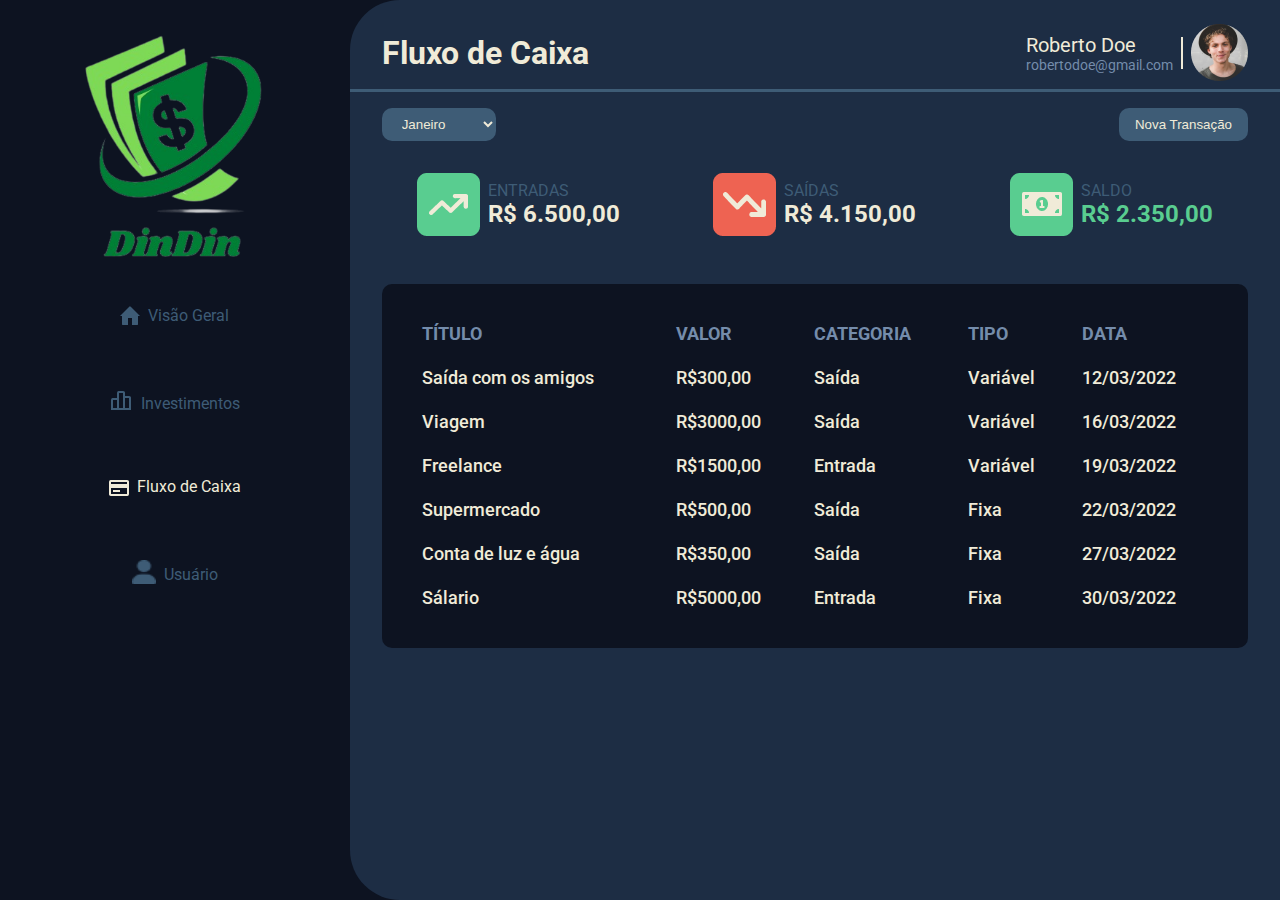
==== src/pages/balance/index.html @ 394f5263 "Add: balance page mobile and desktop completed" ====
<!DOCTYPE html>
<html lang="pt-br">
<head>
    <link rel="preconnect" href="https://fonts.googleapis.com">
    <link rel="preconnect" href="https://fonts.gstatic.com" crossorigin>

    <meta charset="UTF-8">
    <meta http-equiv="X-UA-Compatible" content="IE=edge">
    <meta name="viewport" content="width=device-width, initial-scale=1.0">

    <link rel="stylesheet" href="style.css">
    <link rel="stylesheet" href="desktop.css">
    <link rel="stylesheet" href="mobile.css">

    <link href="https://fonts.googleapis.com/css2?family=Roboto:wght@400;500;700&display=swap" rel="stylesheet"> 
    <title>Fluxo de caixa | Dindin</title>
</head>
<body>
    <aside id="aside" class="close-menu">
        <div>
            <img id="logo" src="../../assets/img/logo-nome.png" alt="logo" /> 
            <button id="closeMenu" onclick="closeMenu()">
                <img class="menu-icon" src="../../assets/close.svg" alt="fechar menu" />
            </button>
        </div>
        <nav>
            <a class="aling-end gap-2" href="../overview/index.html">
                <img src="../../assets/img/homeIcon.png" alt="Visão Geral" />
                <p>Visão Geral</p>
            </a>
            <a class="aling-end gap-2" href="../investiments/index.html">
                <img src="../../assets/img/chartIcon.png" alt="Investimentos" />
                <p>Investimentos</p>
            </a>
            <a id="active-menu" class="aling-end gap-2" href="#">
                <img src="../../assets/img/active/cardIcon.png" alt="Fluxo de Caixa" />
                <p>Fluxo de Caixa</p>
            </a>
            <a class="aling-end gap-2" href="../user/index.html">
                <img src="../../assets/img/user.png" alt="Usuário" width="24" height="24"/>
                <p>Usuário</p>
            </a>
        </nav>
    </aside>
    <main id="main">
        <header>
            <button id="openMenu" onclick="openMenu()">
                <img class="menu-icon" src="../../assets/bars.svg" alt="abrir Menu" /> 
            </button>

            <h1>
                Fluxo de Caixa
            </h1>

            <a href="../user/index.html" id="user-avatar">
                <div>
                    <p>Roberto Doe</p>
                    <span>robertodoe@gmail.com</sp>
                </div>
                <div id="separator"></div>
                <img src="../../assets/img/user-image.png" alt="Imagem do Usuário">
            </a>
        </header>
        <section >
            <div id="button-container">
                <select class="balance-buttons" name="month" id="month">
                    <option value="January">Janeiro</option>
                    <option value="February">Fevereiro</option>
                    <option value="March">Março</option>
                    <option value="April">Abril</option>
                    <option value="May">Maio</option>
                    <option value="June">Junho</option>
                    <option value="July">Julho</option>
                    <option value="August">Agosto</option>
                    <option value="September">Setembro</option>
                    <option value="October">Outubro</option>
                    <option value="Novembro">Novembro</option>
                    <option value="December">Dezembro</option>
                </select>
                <button class="balance-buttons">Nova Transação</button>
            </div>
            <div id="investiments-returns">
                <div class="return-cards">
                    <img src="../../assets/img/green-return.png" alt="Total de lucro">
                    <div>
                        <p>ENTRADAS</p>
                        <span id="card-return">R$ 6.500,00</span>
                    </div>
                </div>
                <div class="return-cards">
                    <img src="../../assets/img/red-return.png" alt="Total de prejuízo">
                    <div>
                        <p>SAÍDAS</p>
                        <span id="card-return">R$ 4.150,00</span>
                    </div>
                </div>
                <div class="return-cards">
                    <img src="../../assets/img/total-return.png" alt="Total de retorno">
                    <div>
                        <p>SALDO</p>
                        <span id="total-return">R$ 2.350,00</span>
                    </div>
                </div>
            </div>
            <div id="table-container">
                <table>
                    <tr id="table-heads">
                        <th>TÍTULO</th>
                        <th>VALOR</th>
                        <th>CATEGORIA</th>
                        <th>TIPO</th>
                        <th>DATA</th>
                    </tr>
                    <tr >
                        <td>Saída com os amigos</td>
                        <td>R$300,00</td>
                        <td>Saída</td>
                        <td>Variável</td>
                        <td>12/03/2022</td>
                    </tr>
                    <tr >
                        <td>Viagem</td>
                        <td>R$3000,00</td>
                        <td>Saída</td>
                        <td>Variável</td>
                        <td>16/03/2022</td>
                    </tr>
                    <tr >
                        <td>Freelance</td>
                        <td>R$1500,00</td>
                        <td>Entrada</td>
                        <td>Variável</td>
                        <td>19/03/2022</td>
                    </tr>
                    <tr >
                        <td>Supermercado</td>
                        <td>R$500,00</td>
                        <td>Saída</td>
                        <td>Fixa</td>
                        <td>22/03/2022</td>
                    </tr>
                    <tr >
                        <td>Conta de luz e água</td>
                        <td>R$350,00</td>
                        <td>Saída</td>
                        <td>Fixa</td>
                        <td>27/03/2022</td>
                    </tr>
                    <tr >
                        <td>Sálario</td>
                        <td>R$5000,00</td>
                        <td>Entrada</td>
                        <td>Fixa</td>
                        <td>30/03/2022</td>
                    </tr>
                </table>
            </div>
        </section>
    </main>

    <script src="./script.js"></script>
</body>
</html>
---- src/pages/balance/style.css ----
:root {
    --green-500: #59CD90;
    --red-500: #EE6352;
    --white-200: #F0EBD8;
    --blue-200: #748CAB;
    --blue-500: #3E5C76;
    --blue-700: #1D2D44;
    --blue-900: #0D1321;
    --black-900: #030405;

    --padding: 8px;
}

* {
    padding: 0;
    margin: 0;
    box-sizing: border-box; 
}

body {
    background-color: var(--blue-900);
    color: var(--white-200);
    font-family: 'Roboto';
}
 
button:hover {
    cursor: pointer;
}

.center {
    display: flex;
    justify-content: center;
    align-items: center;
}

/* Gap 2rem */
.gap-2{
    padding: 2rem 0;
}

/* Gap 1rem */
.gap-1{
    padding: 1rem 0;
}

/* Flex - column */
.flex-column{
    display: flex;
    flex-direction: column;
}

.aling-center {
    display: flex;
    align-items: center;
}

.aling-end {
    display: flex;
    align-items: flex-end;
}

#active-menu {
    color: var(--white-200);
}
---- src/pages/balance/desktop.css ----
body {
    display: flex;
    height: 100vh;
}

aside {
    padding: 2rem 4.5rem;
}

aside > nav {
    display: flex;
    flex-direction: column;
    align-items: center;
    justify-content: center;
}

aside > nav > a {
    text-decoration: none;
    color: var(--blue-500);

    display: flex;
    justify-content: flex-end;

    gap: 0.5rem;
}

#logo {
    width: 100%;
}

#closeMenu {
    display: none;
}

#openMenu {
    display: none;
}

main {
    background-color: var(--blue-700);
    border: none;
    border-radius: 50px 0 0 50px;

    width: 100%;

    height: 100vh;
    overflow-y: auto;
}

main > header {
    width: 100%;

    display: flex;
    flex-direction: row;
    flex-wrap: wrap;

    justify-content: space-between;
    align-items:center;

    padding: 1.5rem 2rem 0.5rem;

    border-bottom: 3px solid var(--blue-500);
}

#user-avatar {
    display: flex;
    align-items: center;
    flex-wrap: wrap;
    
    gap: 0.5rem;

    text-decoration: none;

    color: var(--blue-200);
    font-size: 14px;
}

#separator {
    height: 2rem;
    border: 1px solid var(--white-200);
}

#user-avatar > div > p {
    color: var(--white-200);
    font-size: 1.25rem;
}

/*? Balance page specific styles */


section {
    padding: 1rem 2rem;
}

#button-container {
    display: flex;
    justify-content: space-between;
}

.balance-buttons {
    border: none;
    border-radius: 10px;
    padding: 0.5rem 1rem;
    
    background-color: var(--blue-500);
    color: var(--white-200);
    
    font-weight: 500;
}


#investiments-returns {
    margin-top: 2rem;

    display: flex;
    flex-direction: row;
    flex-wrap: wrap;

    justify-content: space-around;

    gap: 1.5rem;
}

.return-cards {
    display: flex;
    align-items: center;
    gap: 0.5rem;
    color: var(--blue-500);
    font-size: 1rem;
}

#card-return {
    color: var(--white-200);
    font-weight: bold;
    font-size: 1.5rem;
}

#total-return {
    color: var(--green-500);
    font-weight: bold;
    font-size: 1.5rem;
}

table {
    margin-top: 3rem;
    padding: 1rem;

    border-radius: 10px;

    width: 100%;
    overflow-x: scroll;

    text-align: left;

    background-color: var(--blue-900);

    border-spacing: 1.5rem;

    font-weight: 500;
    font-size: 1.1rem;
}

#table-heads {
    color: var(--blue-200);
}
---- src/pages/balance/mobile.css ----
@media (max-width: 48em) {

    body {
        display: flex;
    }
    
    aside {
        display: flex;
        align-items: center;
        flex-direction: column;

        width: 100%;

        height: 100vh;
        margin-top: 1.5rem;

        position: relative;

        z-index: 1;
    }

    /** Close button */
    aside > div > button {
        position: absolute;
        top: 0;
        right: 20px;

        padding: 0.3rem 0.5rem;
        background-color: var(--blue-500);
        border: none;
        border-radius: 10px;
    }

    nav a {
        text-decoration: none;
        color: var(--blue-700);
        gap: 0.5rem;
    }

    main {
        flex: 1;
        overflow-y: auto;
        height: 100vh;
        background-color: var(--blue-700);
    
        border-radius: 0 0 0 0;

        z-index: 0;
    }
    
    main > header {
        width: 100%;

        display: flex;
        flex-direction: row;
        flex-wrap: wrap;

        justify-content: space-between;
        align-items:center;

        padding: 1.5rem 1.5rem 0.5rem;

        border-bottom: 3px solid var(--blue-500);
    }

    /** Hamburguer Button */
    main > header > button {
        padding: 0.5rem;
        background-color: var(--blue-500);
        border: none;
        border-radius: 10px;
    }

    h1 {
        font-weight: bold;
        font-size: 2rem;
    }

    #user-avatar {
        display: flex;
        align-items: center;
        flex-wrap: wrap;
        
        gap: 0.5rem;

        text-decoration: none;

        color: var(--blue-200);
        font-size: 14px;
    }

    #user-avatar > div > p {
        color: var(--white-200);
        font-size: 1.25rem;
    }

    #separator {
        height: 2rem;
        border: 1px solid var(--white-200);
    }

    /*? Balance page specific styles */

    section {
        padding: 1rem 2rem;
    }

    #button-container {
        display: flex;
        justify-content: space-between;
    }

    .balance-buttons {
        border: none;
        border-radius: 10px;
        padding: 0.5rem 1rem;
        
        background-color: var(--blue-500);
        color: var(--white-200);
        
        font-weight: 500;
    }

    #investiments-returns {
        margin-top: 2rem;

        display: flex;
        flex-direction: row;
        flex-wrap: wrap;

        justify-content: space-around;

        gap: 1.5rem;
    }

    .return-cards {
        display: flex;
        align-items: center;
        gap: 0.5rem;
        color: var(--blue-500);
        font-size: 1rem;
    }

    #card-return {
        color: var(--white-200);
        font-weight: bold;
        font-size: 1.5rem;
    }
    
    #total-return {
        color: var(--green-500);
        font-weight: bold;
        font-size: 1.5rem;
    }

    #table-container {
        max-width: 700px;
        overflow-x: auto;
    }

    table {
        margin-top: 3rem;
        padding: 1rem;

        border-radius: 10px;

        width: 100%;
        overflow-x: scroll;

        text-align: left;

        background-color: var(--blue-900);
    }

    #table-heads {
        color: var(--blue-200);
    }





    #logo {
        width: 80%;
    }
    
    .menu-icon {
        width: 20px;
    }

    #openMenu {
        display: block;
    }

    #closeMenu {
        display: block;
    }

    .close-menu{
        display: none;
    }

    .open-menu {
        display: flex;
    }

}
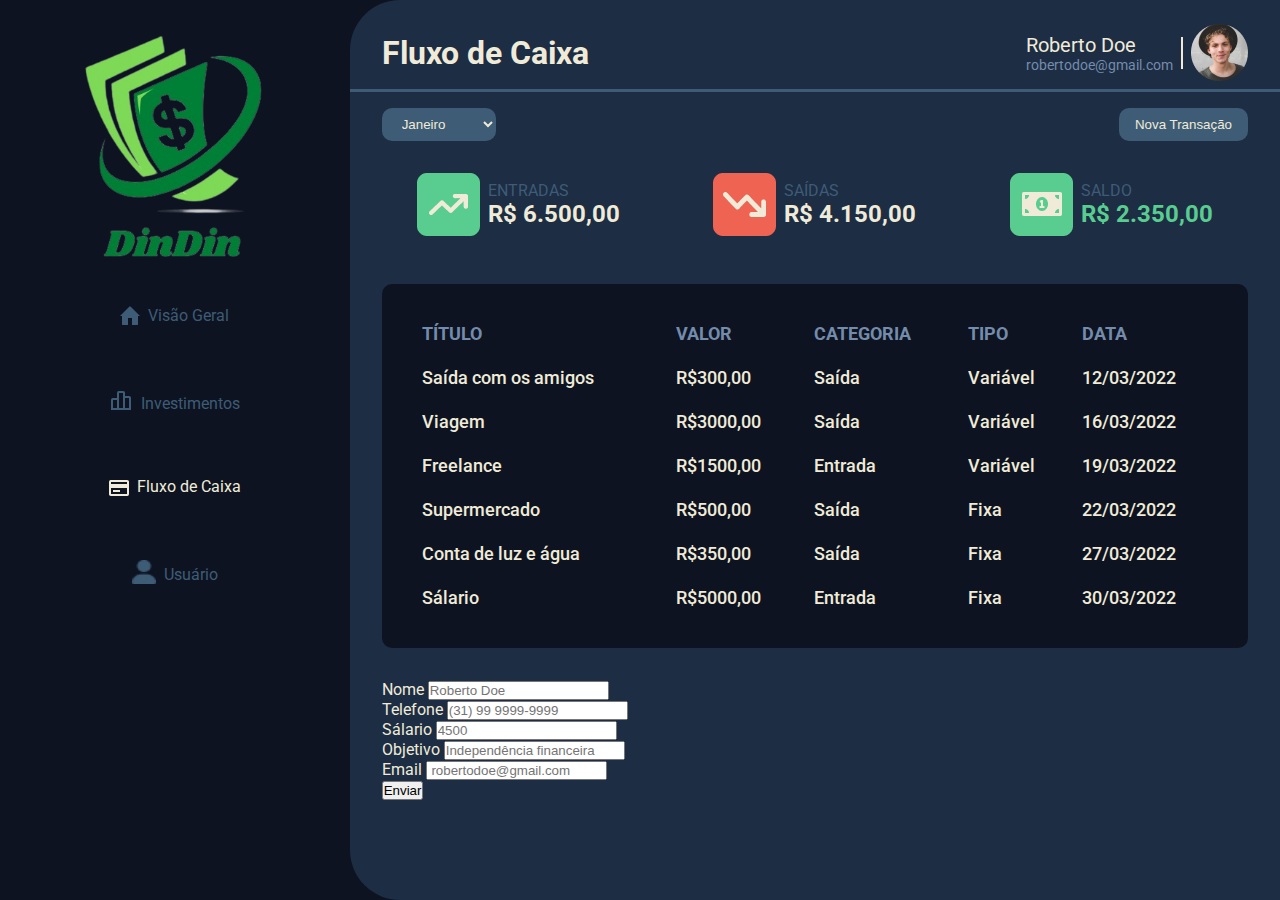
==== commit 35fa2db2: "Add: Balance page's modal" ====
--- a/src/pages/balance/index.html
+++ b/src/pages/balance/index.html
@@ -156,6 +156,33 @@
                 </table>
             </div>
         </section>
+        <section id="modal-container">
+            <div id="modal-content">
+                <form>
+                    <div class="user-inputs">
+                        <label for="name=">Nome</label>
+                        <input type="text" id="name" placeholder="Roberto Doe">
+                    </div>
+                    <div class="user-inputs">
+                        <label for="cellphone=">Telefone</label>
+                        <input type="text" id="cellphone" placeholder="(31) 99 9999-9999">
+                    </div>
+                    <div class="user-inputs">
+                        <label for="salary=">Sálario</label>
+                        <input type="number" id="salary" placeholder="4500">
+                    </div>
+                    <div class="user-inputs">
+                        <label for="objective">Objetivo</label>
+                        <input type="text" id="objective" placeholder="Independência financeira">
+                    </div>
+                    <div class="user-inputs">
+                        <label for="Email=">Email</label>
+                        <input type="text" id="Email" placeholder=" robertodoe@gmail.com ">
+                    </div>
+                    <button>Enviar</button>
+                </form>
+            </div>
+        </section>
     </main>
 
     <script src="./script.js"></script>
--- a/src/pages/balance/mobile.css
+++ b/src/pages/balance/mobile.css
@@ -2,6 +2,7 @@
 
     body {
         display: flex;
+        position: relative;
     }
     
     aside {
@@ -177,7 +178,57 @@
     }
 
 
-
+    #modal-container {
+        position: absolute;
+        top: 50%;
+        left: 50%;
+        transform: translate(-50%, -50%);
+        width: 100vw;
+        height: 100vh;
+
+        display: flex;
+        align-items: center;
+        justify-content: center;
+
+        background-color: #0d1321d9;
+    }
+
+    #modal-content {
+        max-width: 500px;
+        width: 100%;
+
+        padding: 1rem;
+        border-radius: 10px;
+
+        background-color: var(--blue-700);
+    }
+
+    #modal-content > form {
+        display: flex;
+        flex-direction: column;
+        align-items: center;
+    }
+
+    .user-inputs{
+        display: flex;
+        flex-direction: column;
+        align-items: center;
+        
+        color: var(--white-200);
+        font-size: 1.5rem;
+        font-weight: bold; 
+        width: 50%;
+
+        gap: 0.5rem;
+    }
+
+    .user-inputs > input {
+        padding: 0.7rem 0.5rem;
+        background-color: var(--blue-200);
+        border: none;
+
+        border-radius: 8px;
+    }
 
 
     #logo {
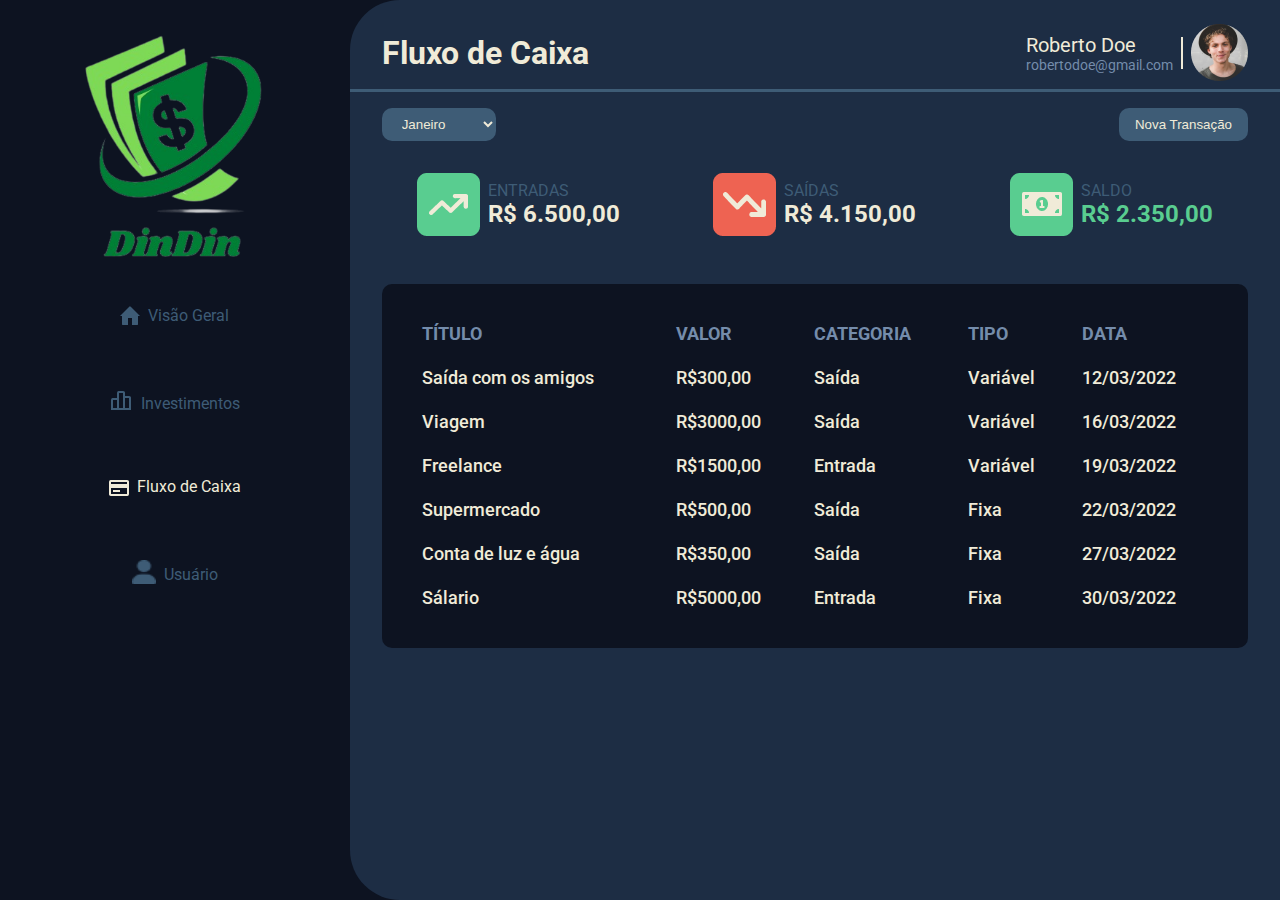
==== commit 9b184502: "Add: Modal's javascript" ====
--- a/src/pages/balance/index.html
+++ b/src/pages/balance/index.html
@@ -77,7 +77,7 @@
                     <option value="Novembro">Novembro</option>
                     <option value="December">Dezembro</option>
                 </select>
-                <button class="balance-buttons">Nova Transação</button>
+                <button class="balance-buttons" onclick="openModal()">Nova Transação</button>
             </div>
             <div id="investiments-returns">
                 <div class="return-cards">
@@ -156,30 +156,36 @@
                 </table>
             </div>
         </section>
-        <section id="modal-container">
+        <section id="modal" class="close-modal">
             <div id="modal-content">
+                <button id="closeModal" onclick="closeModal()">
+                    <img class="menu-icon" src="../../assets/close.svg" alt="fechar menu" />
+                </button>
+
                 <form>
-                    <div class="user-inputs">
-                        <label for="name=">Nome</label>
-                        <input type="text" id="name" placeholder="Roberto Doe">
+                    <div class="modal-inputs">
+                        <label for="title">Titulo</label>
+                        <input type="text" id="title" placeholder="Supermercado">
                     </div>
-                    <div class="user-inputs">
-                        <label for="cellphone=">Telefone</label>
-                        <input type="text" id="cellphone" placeholder="(31) 99 9999-9999">
+                    <div class="modal-inputs">
+                        <label for="price">Valor</label>
+                        <input type="number" id="price" placeholder="R$ 0,00">
                     </div>
-                    <div class="user-inputs">
-                        <label for="salary=">Sálario</label>
-                        <input type="number" id="salary" placeholder="4500">
+                    <div class="modal-inputs" >
+                        <label for="category">Categoria</label>
+                        <select class="modal-select" name="category" id="category" placeholder="Categoria">
+                            <option value="deposit">Entrada</option>
+                            <option value="withdraw">Saida</option>
+                        </select>
                     </div>
-                    <div class="user-inputs">
-                        <label for="objective">Objetivo</label>
-                        <input type="text" id="objective" placeholder="Independência financeira">
+                    <div class="modal-inputs" >
+                        <label for="type">Tipo</label>
+                        <select class="modal-select" name="type" id="type" placeholder="Tipo">
+                            <option value="fixed">Fixa</option>
+                            <option value="variable">Variavél</option>
+                        </select>
                     </div>
-                    <div class="user-inputs">
-                        <label for="Email=">Email</label>
-                        <input type="text" id="Email" placeholder=" robertodoe@gmail.com ">
-                    </div>
-                    <button>Enviar</button>
+                    <button id="modal-button">Enviar</button>
                 </form>
             </div>
         </section>
--- a/src/pages/balance/style.css
+++ b/src/pages/balance/style.css
@@ -63,7 +63,8 @@
     color: var(--white-200);
 }
 
+.menu-icon {
+    width: 20px;
+}
 
 
-
-
--- a/src/pages/balance/desktop.css
+++ b/src/pages/balance/desktop.css
@@ -162,4 +162,95 @@
 
 #table-heads {
     color: var(--blue-200);
-}+}
+
+.close-modal {
+    display: none;
+}
+
+.open-modal {
+    position: absolute;
+    top: 50%;
+    left: 50%;
+    transform: translate(-50%, -50%);
+    width: 100vw;
+    height: 100vh;
+
+    display: flex;
+    align-items: center;
+    justify-content: center;
+
+    background-color: #0d1321d9;
+}
+
+#modal-content {
+    max-width: 500px;
+    width: 100%;
+
+    text-align: end;
+
+    padding: 1rem;
+    border-radius: 10px;
+
+    background-color: var(--blue-700);
+}
+
+#modal-content > form {
+    display: flex;
+    flex-direction: column;
+    align-items: center;
+
+    gap: 0.5rem;
+}
+
+.modal-inputs{
+    display: flex;
+    flex-direction: column;
+    align-items: center;
+    
+    color: var(--white-200);
+    font-size: 1.5rem;
+    font-weight: bold; 
+    width: 50%;
+
+    gap: 0.5rem;
+}
+
+.modal-inputs > input {
+    padding: 0.7rem 0.5rem;
+    background-color: var(--blue-200);
+    border: none;
+    
+    width: 100%;
+
+    border-radius: 8px;
+}
+
+.modal-select {
+    padding: 0.7rem 0.5rem;
+    background-color: var(--blue-200);
+    border: none;
+
+    width: 100%;
+
+    border-radius: 8px;
+}
+
+#modal-button {
+    padding: 0.7rem 0.5rem;
+    background-color: var(--green-500);
+    border: none;
+
+    width: 100%;
+
+    border-radius: 8px;
+    margin-top: 1rem;
+}
+
+#closeModal {
+    background-color: var(--blue-200);
+    border: none;
+    border-radius: 5px;
+
+    padding: 0.2rem 0.5rem;
+}
--- a/src/pages/balance/mobile.css
+++ b/src/pages/balance/mobile.css
@@ -77,7 +77,7 @@
         font-size: 2rem;
     }
 
-    #user-avatar {
+    #modal-avatar {
         display: flex;
         align-items: center;
         flex-wrap: wrap;
@@ -90,7 +90,7 @@
         font-size: 14px;
     }
 
-    #user-avatar > div > p {
+    #modal-avatar > div > p {
         color: var(--white-200);
         font-size: 1.25rem;
     }
@@ -177,8 +177,11 @@
         color: var(--blue-200);
     }
 
-
-    #modal-container {
+    .close-modal {
+        display: none;
+    }
+
+    .open-modal {
         position: absolute;
         top: 50%;
         left: 50%;
@@ -207,9 +210,11 @@
         display: flex;
         flex-direction: column;
         align-items: center;
-    }
-
-    .user-inputs{
+
+        gap: 0.5rem;
+    }
+
+    .modal-inputs{
         display: flex;
         flex-direction: column;
         align-items: center;
@@ -222,22 +227,52 @@
         gap: 0.5rem;
     }
 
-    .user-inputs > input {
+    .modal-inputs > input {
         padding: 0.7rem 0.5rem;
         background-color: var(--blue-200);
         border: none;
+        
+        width: 100%;
 
         border-radius: 8px;
     }
+
+    .modal-select {
+        padding: 0.7rem 0.5rem;
+        background-color: var(--blue-200);
+        border: none;
+
+        width: 100%;
+
+        border-radius: 8px;
+    }
+
+    #modal-button {
+        padding: 0.7rem 0.5rem;
+        background-color: var(--green-500);
+        border: none;
+
+        width: 100%;
+
+        border-radius: 8px;
+        margin-top: 1rem;
+    }
+
+
+
+
+
+
+
+
+
+
 
 
     #logo {
         width: 80%;
     }
     
-    .menu-icon {
-        width: 20px;
-    }
 
     #openMenu {
         display: block;
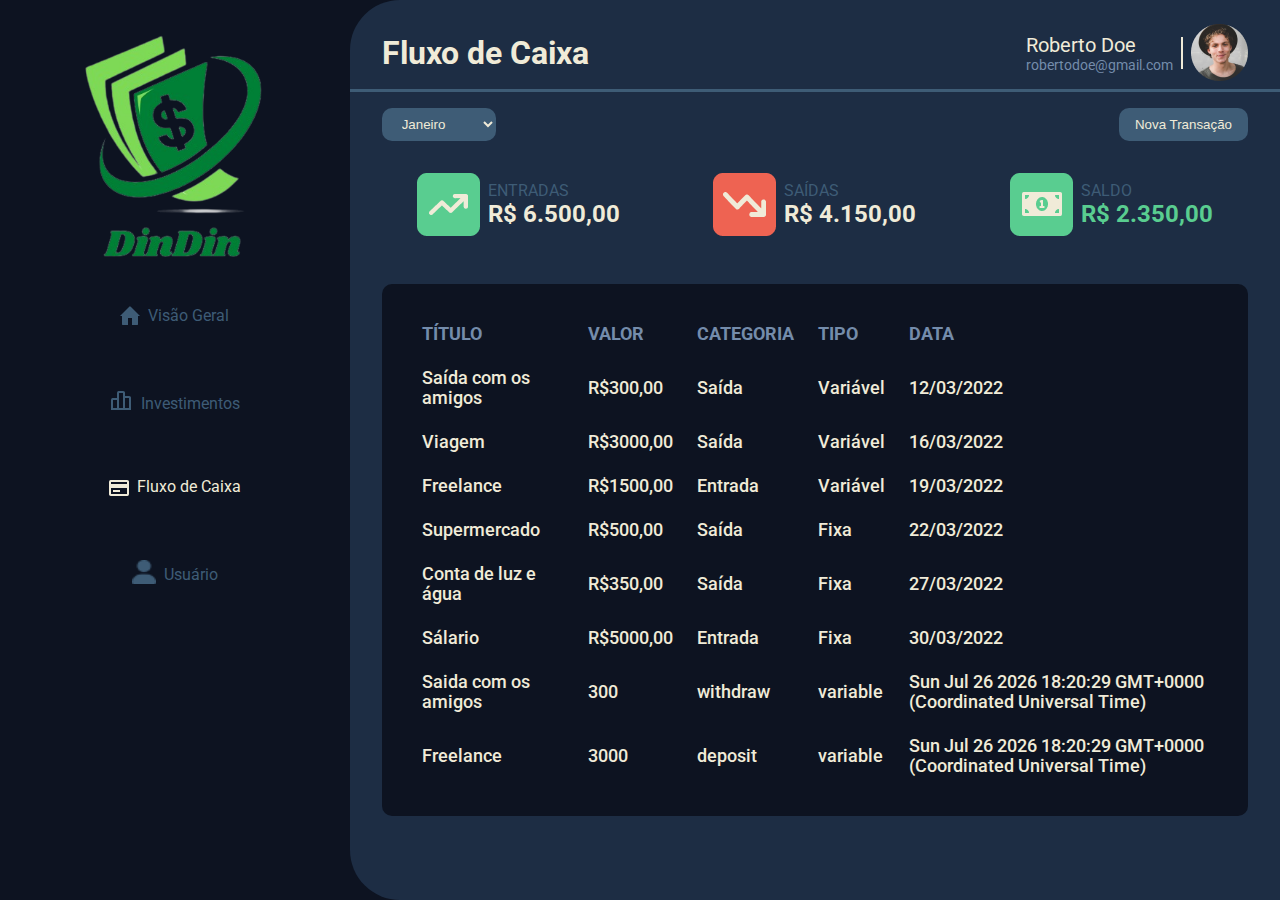
==== commit c152c89c: "Add: Updating table content" ====
--- a/src/pages/balance/index.html
+++ b/src/pages/balance/index.html
@@ -103,7 +103,7 @@
                 </div>
             </div>
             <div id="table-container">
-                <table>
+                <table id="table-content">
                     <tr id="table-heads">
                         <th>TÍTULO</th>
                         <th>VALOR</th>
@@ -161,7 +161,6 @@
                 <button id="closeModal" onclick="closeModal()">
                     <img class="menu-icon" src="../../assets/close.svg" alt="fechar menu" />
                 </button>
-
                 <form>
                     <div class="modal-inputs">
                         <label for="title">Titulo</label>
@@ -171,6 +170,11 @@
                         <label for="price">Valor</label>
                         <input type="number" id="price" placeholder="R$ 0,00">
                     </div>
+                    <div class="modal-inputs">
+                        <label for="data">Data</label>
+                        <input type="date" id="data" >
+                    </div>
+    
                     <div class="modal-inputs" >
                         <label for="category">Categoria</label>
                         <select class="modal-select" name="category" id="category" placeholder="Categoria">
@@ -185,7 +189,7 @@
                             <option value="variable">Variavél</option>
                         </select>
                     </div>
-                    <button id="modal-button">Enviar</button>
+                    <button id="modal-button" onclick="getModalInfo(event)">Enviar</button>
                 </form>
             </div>
         </section>
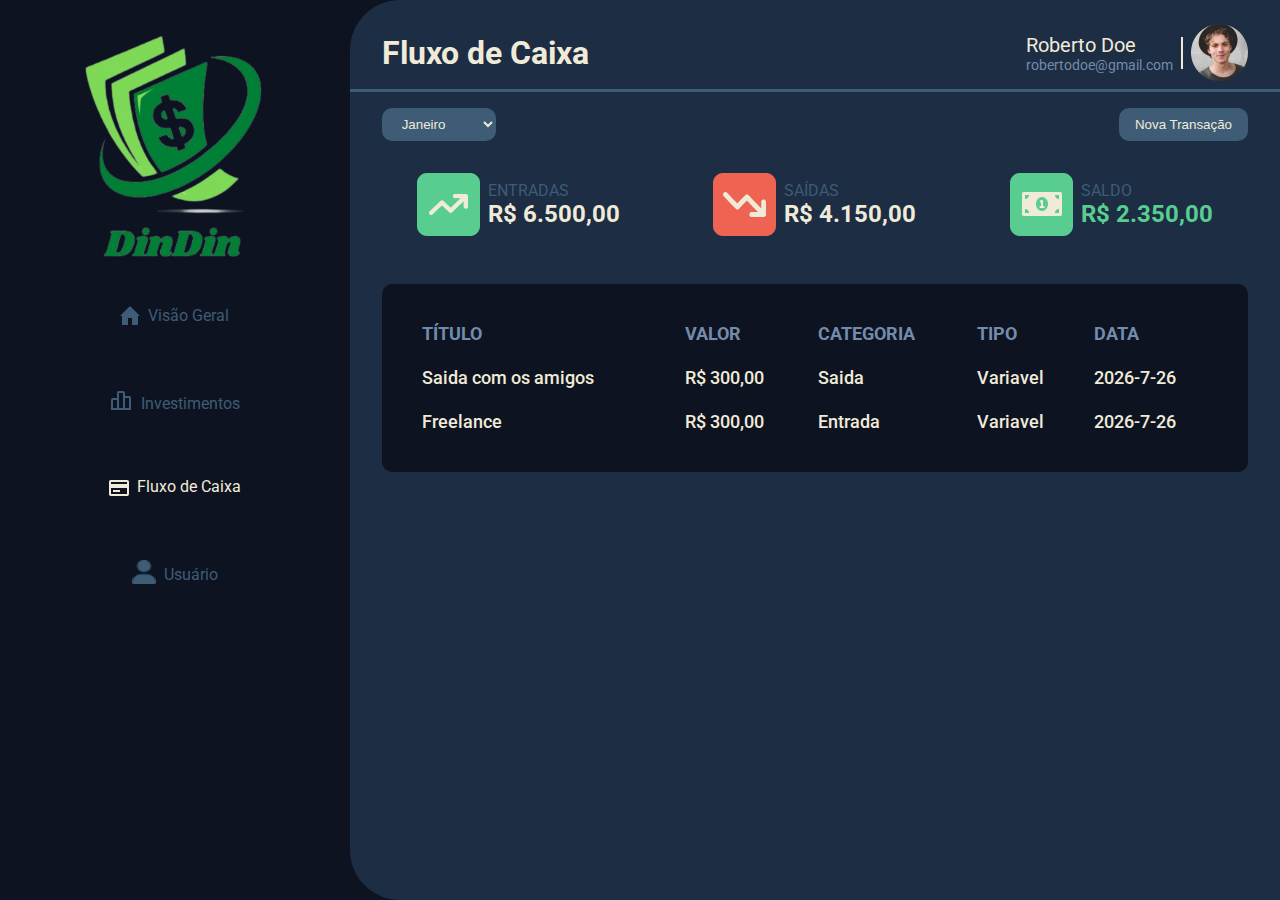
==== commit 707189a4: "Add: adding new table content with the modal" ====
--- a/src/pages/balance/index.html
+++ b/src/pages/balance/index.html
@@ -111,48 +111,6 @@
                         <th>TIPO</th>
                         <th>DATA</th>
                     </tr>
-                    <tr >
-                        <td>Saída com os amigos</td>
-                        <td>R$300,00</td>
-                        <td>Saída</td>
-                        <td>Variável</td>
-                        <td>12/03/2022</td>
-                    </tr>
-                    <tr >
-                        <td>Viagem</td>
-                        <td>R$3000,00</td>
-                        <td>Saída</td>
-                        <td>Variável</td>
-                        <td>16/03/2022</td>
-                    </tr>
-                    <tr >
-                        <td>Freelance</td>
-                        <td>R$1500,00</td>
-                        <td>Entrada</td>
-                        <td>Variável</td>
-                        <td>19/03/2022</td>
-                    </tr>
-                    <tr >
-                        <td>Supermercado</td>
-                        <td>R$500,00</td>
-                        <td>Saída</td>
-                        <td>Fixa</td>
-                        <td>22/03/2022</td>
-                    </tr>
-                    <tr >
-                        <td>Conta de luz e água</td>
-                        <td>R$350,00</td>
-                        <td>Saída</td>
-                        <td>Fixa</td>
-                        <td>27/03/2022</td>
-                    </tr>
-                    <tr >
-                        <td>Sálario</td>
-                        <td>R$5000,00</td>
-                        <td>Entrada</td>
-                        <td>Fixa</td>
-                        <td>30/03/2022</td>
-                    </tr>
                 </table>
             </div>
         </section>
@@ -189,7 +147,7 @@
                             <option value="variable">Variavél</option>
                         </select>
                     </div>
-                    <button id="modal-button" onclick="getModalInfo(event)">Enviar</button>
+                    <button id="modal-button" onclick="handleModalInfo(event)">Enviar</button>
                 </form>
             </div>
         </section>
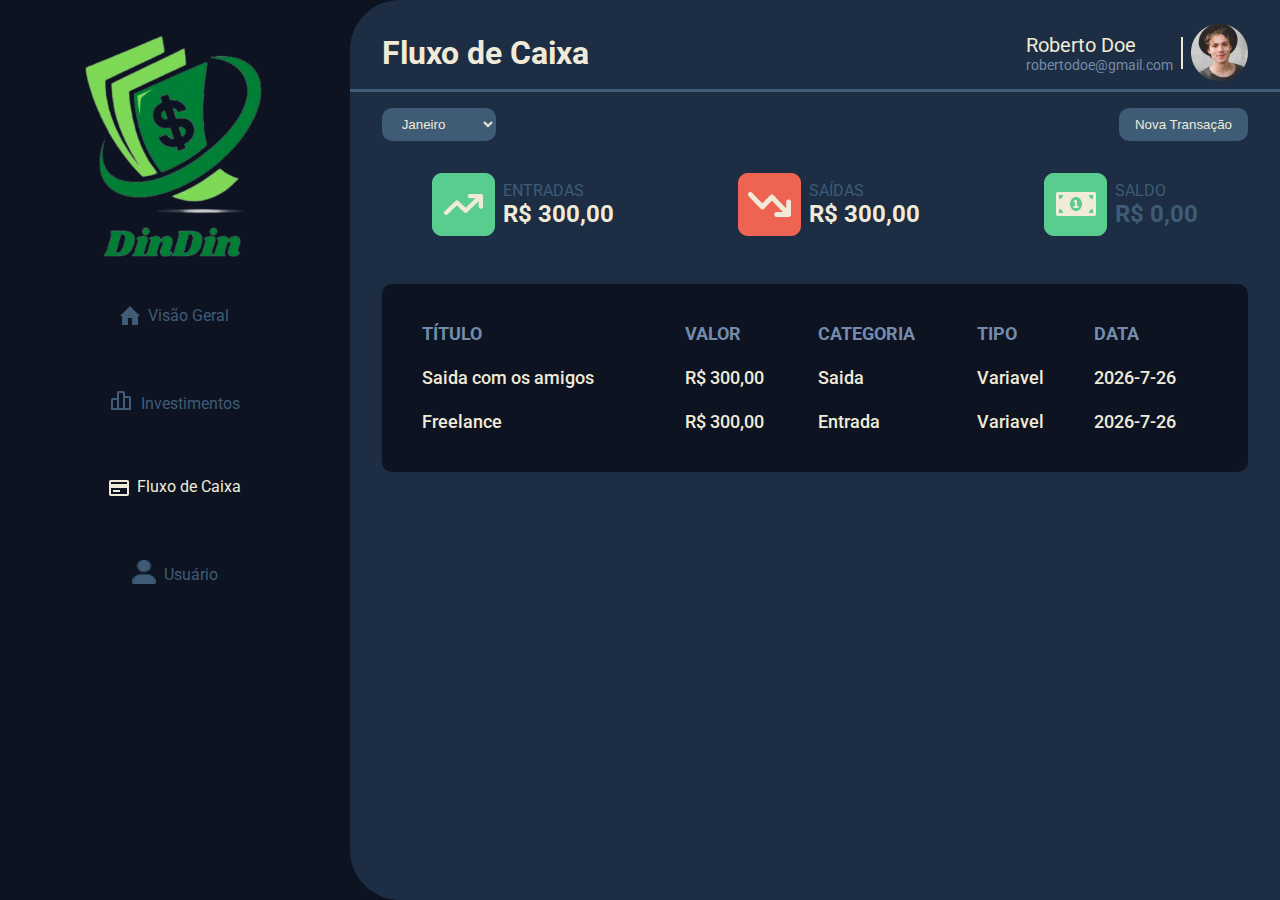
==== commit 052fa42b: "Add: deposit, withdraw and return card" ====
--- a/src/pages/balance/index.html
+++ b/src/pages/balance/index.html
@@ -80,21 +80,21 @@
                 <button class="balance-buttons" onclick="openModal()">Nova Transação</button>
             </div>
             <div id="investiments-returns">
-                <div class="return-cards">
+                <div class="cards-container">
                     <img src="../../assets/img/green-return.png" alt="Total de lucro">
                     <div>
                         <p>ENTRADAS</p>
-                        <span id="card-return">R$ 6.500,00</span>
+                        <span id="deposit-card" class="card-return">R$ 6.500,00</span>
                     </div>
                 </div>
-                <div class="return-cards">
+                <div class="cards-container">
                     <img src="../../assets/img/red-return.png" alt="Total de prejuízo">
                     <div>
                         <p>SAÍDAS</p>
-                        <span id="card-return">R$ 4.150,00</span>
+                        <span id="withdraw-card" class="card-return">R$ 4.150,00</span>
                     </div>
                 </div>
-                <div class="return-cards">
+                <div class="cards-container">
                     <img src="../../assets/img/total-return.png" alt="Total de retorno">
                     <div>
                         <p>SALDO</p>
--- a/src/pages/balance/desktop.css
+++ b/src/pages/balance/desktop.css
@@ -121,7 +121,7 @@
     gap: 1.5rem;
 }
 
-.return-cards {
+.cards-container {
     display: flex;
     align-items: center;
     gap: 0.5rem;
@@ -129,14 +129,13 @@
     font-size: 1rem;
 }
 
-#card-return {
+.card-return {
     color: var(--white-200);
     font-weight: bold;
     font-size: 1.5rem;
 }
 
 #total-return {
-    color: var(--green-500);
     font-weight: bold;
     font-size: 1.5rem;
 }
@@ -254,3 +253,17 @@
 
     padding: 0.2rem 0.5rem;
 }
+
+
+
+
+
+
+
+.green-return {
+    color: var(--green-500);
+}
+
+.red-return {
+    color: var(--red-500);
+}--- a/src/pages/balance/mobile.css
+++ b/src/pages/balance/mobile.css
@@ -134,7 +134,7 @@
         gap: 1.5rem;
     }
 
-    .return-cards {
+    .cards-container {
         display: flex;
         align-items: center;
         gap: 0.5rem;
@@ -142,14 +142,13 @@
         font-size: 1rem;
     }
 
-    #card-return {
+    .card-return {
         color: var(--white-200);
         font-weight: bold;
         font-size: 1.5rem;
     }
     
     #total-return {
-        color: var(--green-500);
         font-weight: bold;
         font-size: 1.5rem;
     }
@@ -266,7 +265,13 @@
 
 
 
-
+    .green-return {
+        color: var(--green-500);
+    }
+
+    .red-return {
+        color: var(--red-500);
+    }
 
 
     #logo {
